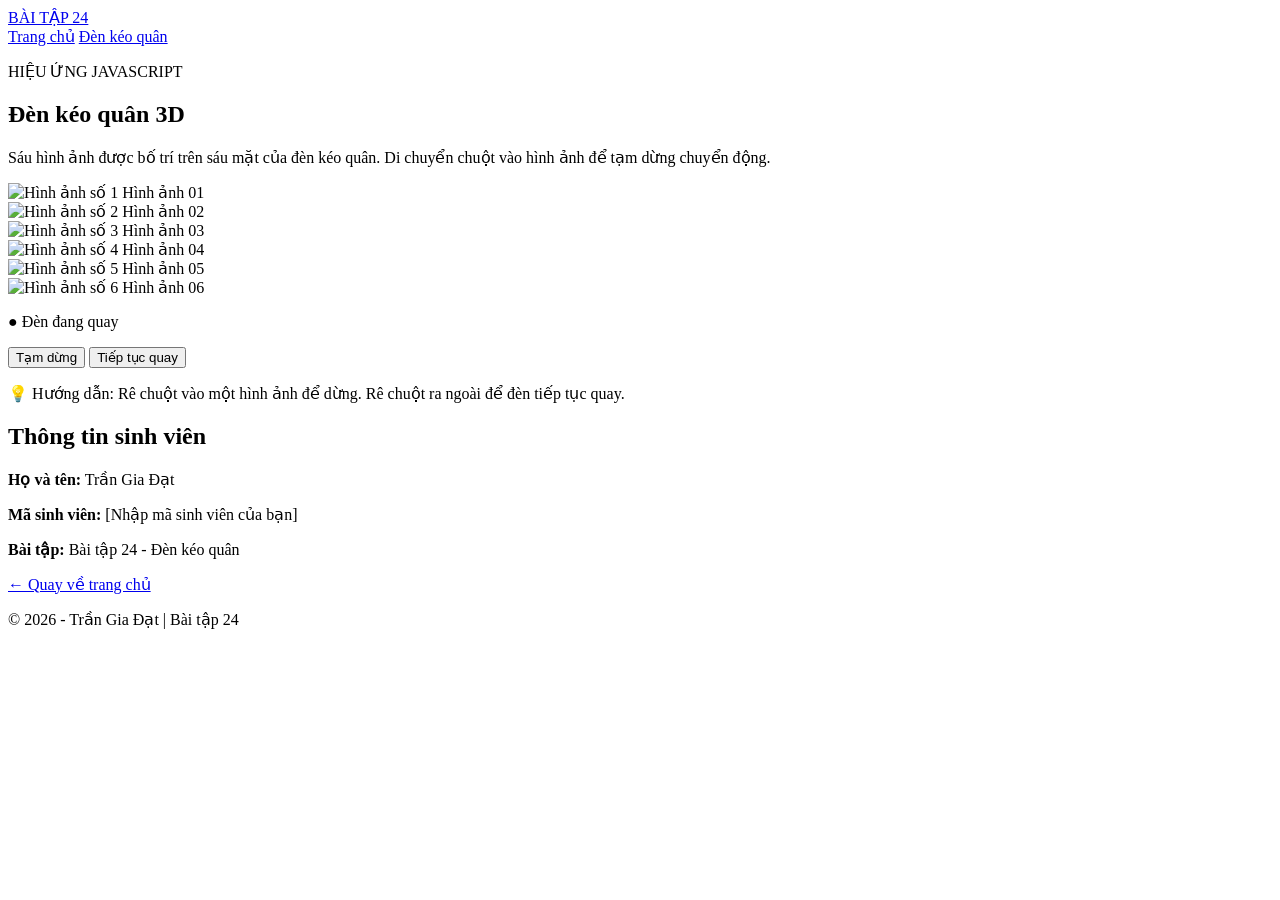
==== denkeoquan.html @ 6416301e "Add initial HTML structure for lampe project" ====
<!DOCTYPE html>
<html lang="vi">
<head>
    <meta charset="UTF-8">
    <meta name="viewport" content="width=device-width, initial-scale=1.0">
    <title>Đèn kéo quân - Trần Gia Đạt</title>
    <link rel="stylesheet" href="css/style.css">
</head>
<body>

    <header class="header">
        <div class="container navbar">
            <a href="index.html" class="logo">BÀI TẬP 24</a>

            <nav>
                <a href="index.html">Trang chủ</a>
                <a href="denkeoquan.html" class="active">Đèn kéo quân</a>
            </nav>
        </div>
    </header>

    <main class="container">

        <section class="lamp-heading">
            <p class="subtitle">HIỆU ỨNG JAVASCRIPT</p>
            <h1>Đèn kéo quân 3D</h1>
            <p>
                Sáu hình ảnh được bố trí trên sáu mặt của đèn kéo quân.
                Di chuyển chuột vào hình ảnh để tạm dừng chuyển động.
            </p>
        </section>

        <section class="lamp-area">

            <div class="lamp-scene">

                <div class="lamp" id="lamp">

                    <div class="lamp-face face1">
                        <img src=""C:\Users\TRAN GIA DAT\Downloads\1795433466550_1847525767290724542_5537719356687945668_4a58df5019721a31cc6516414fd69cb4.jpg"" alt="Hình ảnh số 1">
                        <span>Hình ảnh 01</span>
                    </div>

                    <div class="lamp-face face2">
                        <img src=""C:\Users\TRAN GIA DAT\Downloads\1795433451141_1847525767290724542_5537719356687945668_1420d92e09e7d01b77988dafe603f6b9.jpg"" alt="Hình ảnh số 2">
                        <span>Hình ảnh 02</span>
                    </div>

                    <div class="lamp-face face3">
                        <img src=""C:\Users\TRAN GIA DAT\Downloads\1795433422458_1847525767290724542_5537719356687945668_e86303c8452f2b83f7e50161a5516a73.jpg"" alt="Hình ảnh số 3">
                        <span>Hình ảnh 03</span>
                    </div>

                    <div class="lamp-face face4">
                        <img src=""C:\Users\TRAN GIA DAT\Downloads\1795433399170_1847525767290724542_5537719356687945668_6f1cba686a50b074d691c7bed2383db2.jpg"" alt="Hình ảnh số 4">
                        <span>Hình ảnh 04</span>
                    </div>

                    <div class="lamp-face face5">
                        <img src=""C:\Users\TRAN GIA DAT\Downloads\1795433376044_1847525767290724542_5537719356687945668_83b18259f1ddd12dc03666557f1a3e79.jpg"" alt="Hình ảnh số 5">
                        <span>Hình ảnh 05</span>
                    </div>

                    <div class="lamp-face face6">
                        <img src=""C:\Users\TRAN GIA DAT\Downloads\1795433361860_1847525767290724542_5537719356687945668_e3b89a44f28fe8e25872a57a065e45a7.jpg"" alt="Hình ảnh số 6">
                        <span>Hình ảnh 06</span>
                    </div>

                </div>

            </div>

            <div class="lamp-controls">
                <p id="status">● Đèn đang quay</p>

                <div class="control-buttons">
                    <button id="pauseBtn" class="btn">
                        Tạm dừng
                    </button>

                    <button id="playBtn" class="btn btn-secondary">
                        Tiếp tục quay
                    </button>
                </div>

                <p class="instruction">
                    💡 Hướng dẫn: Rê chuột vào một hình ảnh để dừng.
                    Rê chuột ra ngoài để đèn tiếp tục quay.
                </p>
            </div>

        </section>

        <section class="student-info">
            <h2>Thông tin sinh viên</h2>
            <p><strong>Họ và tên:</strong> Trần Gia Đạt</p>
            <p><strong>Mã sinh viên:</strong> [Nhập mã sinh viên của bạn]</p>
            <p><strong>Bài tập:</strong> Bài tập 24 - Đèn kéo quân</p>
        </section>

        <div class="back-home">
            <a href="index.html" class="btn">← Quay về trang chủ</a>
        </div>

    </main>

    <footer>
        <p>© 2026 - Trần Gia Đạt | Bài tập 24</p>
    </footer>

    <script src="js/script.js"></script>
</body>
</html>
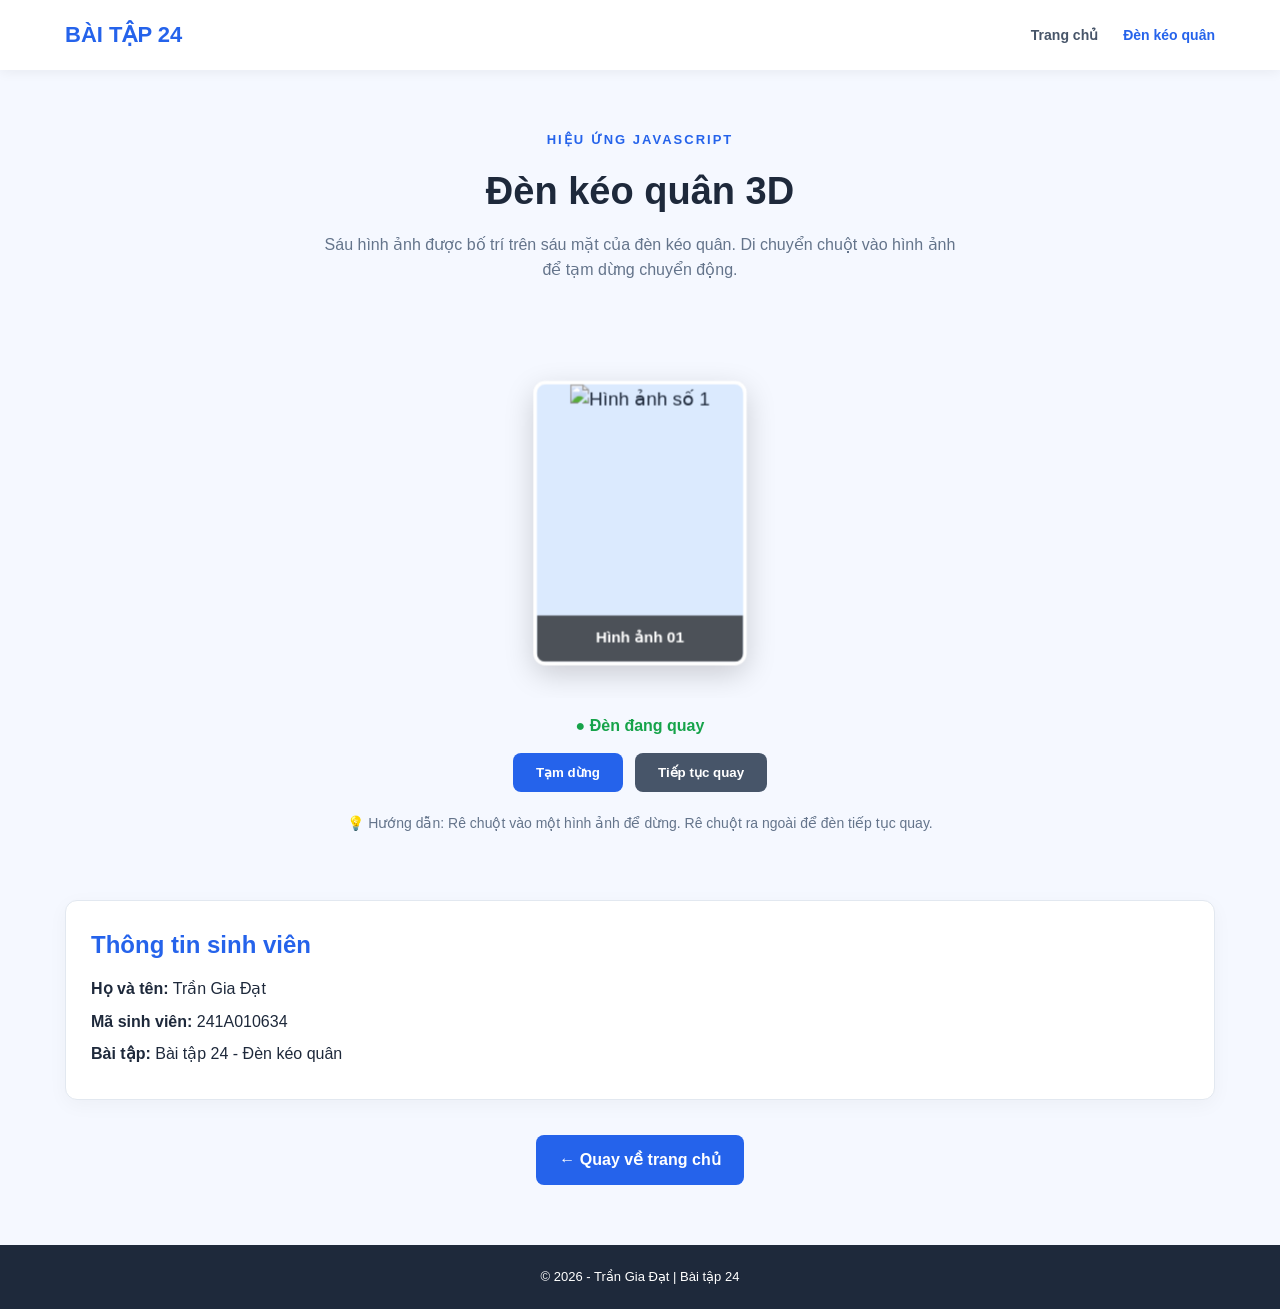
==== commit 989d0a80: "Update student ID in denkeoquan.html" ====
--- a/denkeoquan.html
+++ b/denkeoquan.html
@@ -95,7 +95,7 @@
         <section class="student-info">
             <h2>Thông tin sinh viên</h2>
             <p><strong>Họ và tên:</strong> Trần Gia Đạt</p>
-            <p><strong>Mã sinh viên:</strong> [Nhập mã sinh viên của bạn]</p>
+            <p><strong>Mã sinh viên:</strong> 241A010634</p>
             <p><strong>Bài tập:</strong> Bài tập 24 - Đèn kéo quân</p>
         </section>
 
--- a/css/style.css
+++ b/css/style.css
@@ -0,0 +1,534 @@
+
+/* =================================
+   1. CÀI ĐẶT CHUNG
+================================= */
+
+* {
+    margin: 0;
+    padding: 0;
+    box-sizing: border-box;
+}
+
+body {
+    font-family: Arial, Helvetica, sans-serif;
+    background: #f5f8ff;
+    color: #1e293b;
+    line-height: 1.6;
+}
+
+a {
+    text-decoration: none;
+    color: inherit;
+}
+
+.container {
+    width: 90%;
+    max-width: 1150px;
+    margin: auto;
+}
+
+/* =================================
+   2. HEADER
+================================= */
+
+.header {
+    background: white;
+    box-shadow: 0 2px 12px rgba(0, 0, 0, 0.06);
+    position: sticky;
+    top: 0;
+    z-index: 100;
+}
+
+.navbar {
+    min-height: 70px;
+    display: flex;
+    justify-content: space-between;
+    align-items: center;
+}
+
+.logo {
+    font-size: 22px;
+    font-weight: bold;
+    color: #2563eb;
+}
+
+nav {
+    display: flex;
+    gap: 25px;
+}
+
+nav a {
+    font-weight: 600;
+    font-size: 14px;
+    color: #475569;
+}
+
+nav a:hover,
+nav a.active {
+    color: #2563eb;
+}
+
+/* =================================
+   3. HERO
+================================= */
+
+.hero {
+    padding: 85px 20px;
+    text-align: center;
+    background: linear-gradient(135deg, #dbeafe, #eff6ff);
+    border-radius: 20px;
+    margin-top: 35px;
+}
+
+.subtitle {
+    color: #2563eb;
+    font-weight: bold;
+    letter-spacing: 2px;
+    font-size: 13px;
+}
+
+.hero h1 {
+    font-size: 42px;
+    line-height: 1.3;
+    margin: 15px 0;
+}
+
+.hero h1 span {
+    color: #2563eb;
+}
+
+.hero > p:not(.subtitle) {
+    max-width: 650px;
+    margin: 15px auto 25px;
+    color: #64748b;
+}
+
+/* =================================
+   4. BUTTON
+================================= */
+
+.btn {
+    display: inline-block;
+    background: #2563eb;
+    color: white;
+    padding: 12px 23px;
+    border-radius: 8px;
+    border: none;
+    cursor: pointer;
+    font-weight: bold;
+    transition: 0.3s;
+}
+
+.btn:hover {
+    background: #1d4ed8;
+    transform: translateY(-3px);
+}
+
+.btn-secondary {
+    background: #475569;
+}
+
+.btn-secondary:hover {
+    background: #334155;
+}
+
+/* =================================
+   5. THÔNG TIN SINH VIÊN
+================================= */
+
+.student-info {
+    background: white;
+    border: 1px solid #e2e8f0;
+    padding: 25px;
+    border-radius: 12px;
+    margin: 35px 0;
+    box-shadow: 0 5px 20px rgba(0, 0, 0, 0.04);
+}
+
+.student-info h2 {
+    color: #2563eb;
+    margin-bottom: 12px;
+}
+
+.student-info p {
+    margin: 7px 0;
+}
+
+/* =================================
+   6. DANH SÁCH BÀI TẬP
+================================= */
+
+.exercises {
+    padding: 65px 0;
+}
+
+.section-title {
+    text-align: center;
+    margin-bottom: 35px;
+}
+
+.section-title h2 {
+    font-size: 32px;
+    margin-top: 8px;
+}
+
+.exercise-grid {
+    display: grid;
+    grid-template-columns: repeat(3, 1fr);
+    gap: 22px;
+}
+
+.exercise-card {
+    background: white;
+    border: 1px solid #e2e8f0;
+    padding: 25px;
+    border-radius: 13px;
+    transition: 0.3s;
+}
+
+.exercise-card:hover {
+    transform: translateY(-7px);
+    box-shadow: 0 10px 25px rgba(37, 99, 235, 0.12);
+    border-color: #2563eb;
+}
+
+.number {
+    display: inline-flex;
+    width: 43px;
+    height: 43px;
+    justify-content: center;
+    align-items: center;
+    background: #dbeafe;
+    color: #2563eb;
+    font-size: 20px;
+    font-weight: bold;
+    border-radius: 10px;
+}
+
+.exercise-card h3 {
+    margin: 15px 0 7px;
+}
+
+.exercise-card p {
+    color: #64748b;
+    font-size: 14px;
+    margin-bottom: 15px;
+}
+
+.view {
+    color: #2563eb;
+    font-weight: bold;
+    font-size: 14px;
+}
+
+/* =================================
+   7. PHẦN ĐÈN KÉO QUÂN TRÊN HOME
+================================= */
+
+.special-section {
+    background: #dbeafe;
+    border-radius: 18px;
+    padding: 40px;
+    margin: 30px 0 70px;
+    display: flex;
+    align-items: center;
+    justify-content: space-between;
+    gap: 25px;
+}
+
+.special-section h2 {
+    font-size: 30px;
+    margin: 10px 0;
+}
+
+.special-section p:not(.subtitle) {
+    color: #475569;
+    margin-bottom: 20px;
+}
+
+.special-icon {
+    font-size: 100px;
+}
+
+/* =================================
+   8. TIÊU ĐỀ ĐÈN KÉO QUÂN
+================================= */
+
+.lamp-heading {
+    text-align: center;
+    padding: 60px 15px 15px;
+}
+
+.lamp-heading h1 {
+    font-size: 38px;
+    margin: 10px 0;
+}
+
+.lamp-heading > p:last-child {
+    max-width: 650px;
+    margin: auto;
+    color: #64748b;
+}
+
+/* =================================
+   9. KHÔNG GIAN 3D
+================================= */
+
+.lamp-area {
+    padding: 50px 0 30px;
+    text-align: center;
+}
+
+.lamp-scene {
+    width: 100%;
+    height: 350px;
+    display: flex;
+    align-items: center;
+    justify-content: center;
+    perspective: 1000px;
+    overflow: hidden;
+}
+
+.lamp {
+    --face-width: 180px;
+    --face-height: 240px;
+    --radius: 156px;
+
+    position: relative;
+    width: var(--face-width);
+    height: var(--face-height);
+    transform-style: preserve-3d;
+    animation: rotateLamp 18s linear infinite;
+}
+
+.lamp-face {
+    position: absolute;
+    width: var(--face-width);
+    height: var(--face-height);
+    left: 0;
+    top: 0;
+    border: 3px solid white;
+    border-radius: 10px;
+    overflow: hidden;
+    background: #dbeafe;
+    backface-visibility: hidden;
+    box-shadow: 0 8px 25px rgba(0, 0, 0, 0.18);
+    cursor: pointer;
+}
+
+/* Sáu mặt của đèn */
+
+.face1 {
+    transform: rotateY(0deg) translateZ(var(--radius));
+}
+
+.face2 {
+    transform: rotateY(60deg) translateZ(var(--radius));
+}
+
+.face3 {
+    transform: rotateY(120deg) translateZ(var(--radius));
+}
+
+.face4 {
+    transform: rotateY(180deg) translateZ(var(--radius));
+}
+
+.face5 {
+    transform: rotateY(240deg) translateZ(var(--radius));
+}
+
+.face6 {
+    transform: rotateY(300deg) translateZ(var(--radius));
+}
+
+/* Hình ảnh trên các mặt */
+
+.lamp-face img {
+    width: 100%;
+    height: 100%;
+    object-fit: cover;
+}
+
+/* Chữ trên hình */
+
+.lamp-face span {
+    position: absolute;
+    bottom: 0;
+    left: 0;
+    width: 100%;
+    background: rgba(0, 0, 0, 0.65);
+    color: white;
+    text-align: center;
+    padding: 9px;
+    font-size: 13px;
+    font-weight: bold;
+}
+
+/* =================================
+   10. ANIMATION QUAY
+================================= */
+
+@keyframes rotateLamp {
+    from {
+        transform: rotateY(0deg);
+    }
+
+    to {
+        transform: rotateY(360deg);
+    }
+}
+
+/* Dừng chuyển động */
+
+.lamp.paused {
+    animation-play-state: paused;
+}
+
+/* =================================
+   11. NÚT ĐIỀU KHIỂN
+================================= */
+
+.lamp-controls {
+    margin-top: 15px;
+}
+
+#status {
+    color: #16a34a;
+    font-weight: bold;
+    margin-bottom: 15px;
+}
+
+#status.paused-status {
+    color: #dc2626;
+}
+
+.control-buttons {
+    display: flex;
+    justify-content: center;
+    gap: 12px;
+    flex-wrap: wrap;
+}
+
+.instruction {
+    color: #64748b;
+    font-size: 14px;
+    margin-top: 20px;
+}
+
+/* =================================
+   12. TRANG NHÁNH BÀI TẬP
+================================= */
+
+.branch-page {
+    padding: 60px 0;
+    text-align: center;
+}
+
+.branch-card {
+    background: white;
+    padding: 30px;
+    border-radius: 15px;
+    margin: 30px auto;
+    max-width: 750px;
+    box-shadow: 0 5px 20px rgba(0, 0, 0, 0.05);
+}
+
+.branch-card img {
+    width: 100%;
+    max-height: 450px;
+    object-fit: contain;
+    margin-top: 20px;
+}
+
+/* =================================
+   13. QUAY VỀ TRANG CHỦ
+================================= */
+
+.back-home {
+    text-align: center;
+    margin: 35px 0 60px;
+}
+
+/* =================================
+   14. FOOTER
+================================= */
+
+footer {
+    background: #1e293b;
+    color: white;
+    padding: 22px;
+    text-align: center;
+    font-size: 13px;
+}
+
+/* =================================
+   15. RESPONSIVE TABLET
+================================= */
+
+@media (max-width: 800px) {
+
+    .exercise-grid {
+        grid-template-columns: repeat(2, 1fr);
+    }
+
+}
+
+/* =================================
+   16. RESPONSIVE MOBILE
+================================= */
+
+@media (max-width: 550px) {
+
+    .navbar {
+        min-height: 65px;
+    }
+
+    nav {
+        gap: 12px;
+    }
+
+    nav a {
+        font-size: 12px;
+    }
+
+    .hero {
+        padding: 55px 18px;
+    }
+
+    .hero h1 {
+        font-size: 31px;
+    }
+
+    .exercise-grid {
+        grid-template-columns: 1fr;
+    }
+
+    .special-section {
+        flex-direction: column;
+        align-items: flex-start;
+        padding: 25px;
+    }
+
+    .special-icon {
+        align-self: center;
+    }
+
+    .lamp-heading h1 {
+        font-size: 29px;
+    }
+
+    .lamp-scene {
+        height: 310px;
+        perspective: 800px;
+    }
+
+    .lamp {
+        transform: scale(0.85);
+    }
+
+    .student-info {
+        padding: 18px;
+    }
+
+}
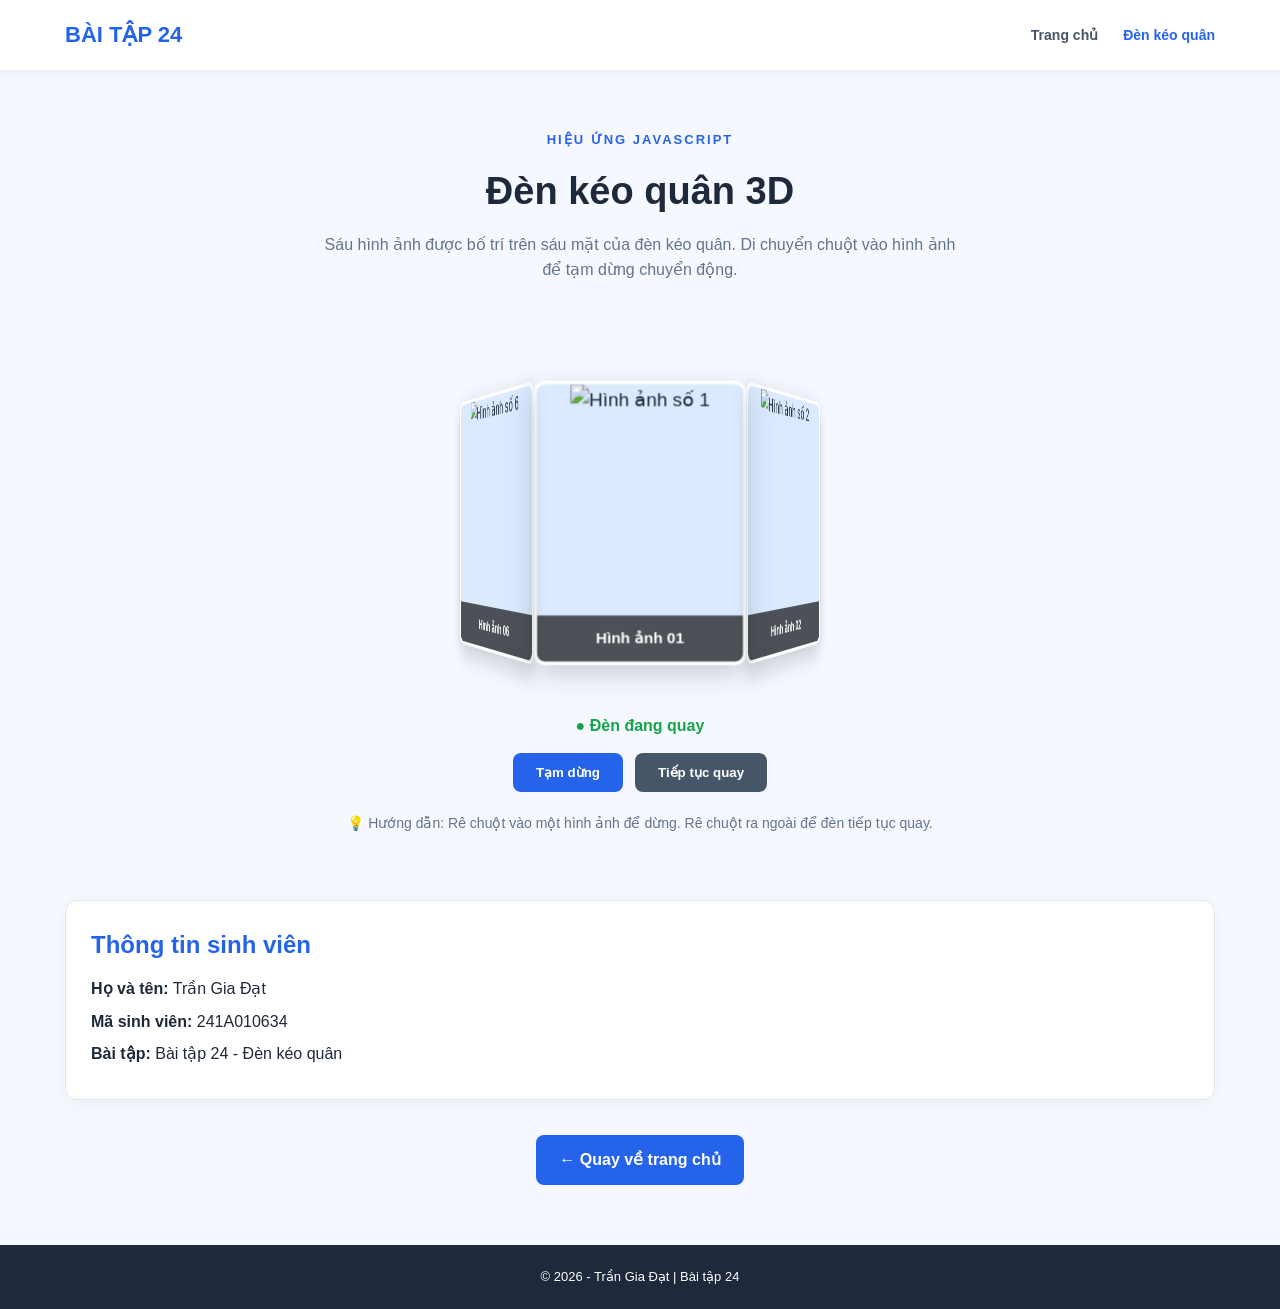
==== commit bf03e1d8: "Update image source paths to relative URLs" ====
--- a/denkeoquan.html
+++ b/denkeoquan.html
@@ -38,32 +38,32 @@
                 <div class="lamp" id="lamp">
 
                     <div class="lamp-face face1">
-                        <img src=""C:\Users\TRAN GIA DAT\Downloads\1795433466550_1847525767290724542_5537719356687945668_4a58df5019721a31cc6516414fd69cb4.jpg"" alt="Hình ảnh số 1">
+                        <img src=""1795433466550_1847525767290724542_5537719356687945668_4a58df5019721a31cc6516414fd69cb4.jpg"" alt="Hình ảnh số 1">
                         <span>Hình ảnh 01</span>
                     </div>
 
                     <div class="lamp-face face2">
-                        <img src=""C:\Users\TRAN GIA DAT\Downloads\1795433451141_1847525767290724542_5537719356687945668_1420d92e09e7d01b77988dafe603f6b9.jpg"" alt="Hình ảnh số 2">
+                        <img src=""1795433451141_1847525767290724542_5537719356687945668_1420d92e09e7d01b77988dafe603f6b9.jpg"" alt="Hình ảnh số 2">
                         <span>Hình ảnh 02</span>
                     </div>
 
                     <div class="lamp-face face3">
-                        <img src=""C:\Users\TRAN GIA DAT\Downloads\1795433422458_1847525767290724542_5537719356687945668_e86303c8452f2b83f7e50161a5516a73.jpg"" alt="Hình ảnh số 3">
+                        <img src=""1795433422458_1847525767290724542_5537719356687945668_e86303c8452f2b83f7e50161a5516a73.jpg"" alt="Hình ảnh số 3">
                         <span>Hình ảnh 03</span>
                     </div>
 
                     <div class="lamp-face face4">
-                        <img src=""C:\Users\TRAN GIA DAT\Downloads\1795433399170_1847525767290724542_5537719356687945668_6f1cba686a50b074d691c7bed2383db2.jpg"" alt="Hình ảnh số 4">
+                        <img src=""1795433399170_1847525767290724542_5537719356687945668_6f1cba686a50b074d691c7bed2383db2.jpg"" alt="Hình ảnh số 4">
                         <span>Hình ảnh 04</span>
                     </div>
 
                     <div class="lamp-face face5">
-                        <img src=""C:\Users\TRAN GIA DAT\Downloads\1795433376044_1847525767290724542_5537719356687945668_83b18259f1ddd12dc03666557f1a3e79.jpg"" alt="Hình ảnh số 5">
+                        <img src=""1795433376044_1847525767290724542_5537719356687945668_83b18259f1ddd12dc03666557f1a3e79.jpg"" alt="Hình ảnh số 5">
                         <span>Hình ảnh 05</span>
                     </div>
 
                     <div class="lamp-face face6">
-                        <img src=""C:\Users\TRAN GIA DAT\Downloads\1795433361860_1847525767290724542_5537719356687945668_e3b89a44f28fe8e25872a57a065e45a7.jpg"" alt="Hình ảnh số 6">
+                        <img src=""1795433361860_1847525767290724542_5537719356687945668_e3b89a44f28fe8e25872a57a065e45a7.jpg"" alt="Hình ảnh số 6">
                         <span>Hình ảnh 06</span>
                     </div>
 
